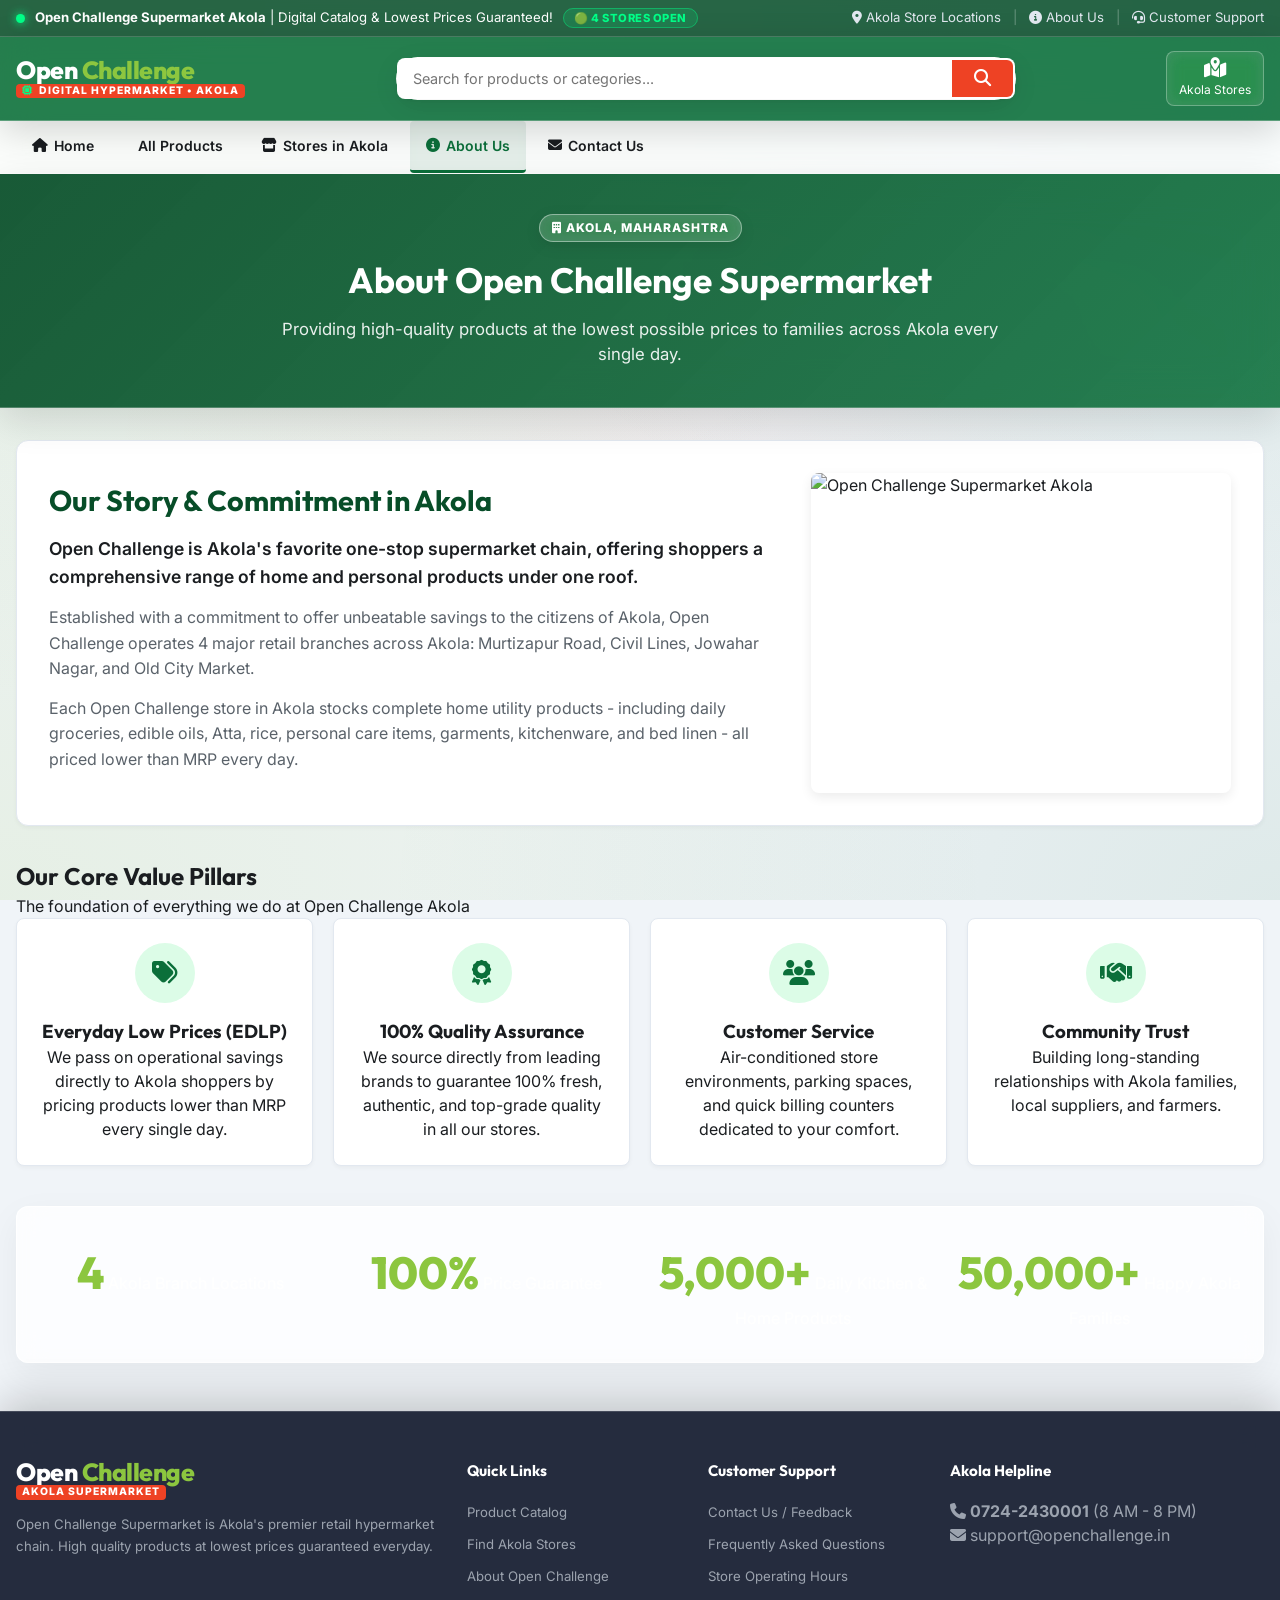
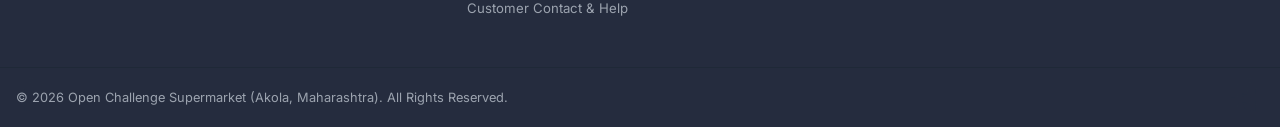
==== about.html @ 85a89121 "Initial commit" ====
<!DOCTYPE html>
<html lang="en">
<head>
    <meta charset="UTF-8">
    <meta name="viewport" content="width=device-width, initial-scale=1.0">
    <title>About Us - Open Challenge Supermarket Akola</title>
    <meta name="description" content="Learn about Open Challenge Supermarket in Akola, Maharashtra. Discover our vision, values, and commitment to everyday low prices.">
    
    <!-- Google Fonts -->
    <link rel="preconnect" href="https://fonts.googleapis.com">
    <link rel="preconnect" href="https://fonts.gstatic.com" crossorigin>
    <link href="https://fonts.googleapis.com/css2?family=Outfit:wght@400;500;600;700;800&family=Inter:wght@400;500;600;700&display=swap" rel="stylesheet">
    
    <!-- FontAwesome Icons -->
    <link rel="stylesheet" href="https://cdnjs.cloudflare.com/ajax/libs/font-awesome/6.4.0/css/all.min.css">
    
    <!-- Custom CSS -->
    <link rel="stylesheet" href="style.css">
</head>
<body>

    <!-- Top Announcement Bar -->
    <div class="announcement-bar">
        <div class="container flex-between">
            <div class="announcement-text">
                <span class="pulse-led"></span>
                <span><strong>Open Challenge Supermarket Akola</strong> | Digital Catalog & Lowest Prices Guaranteed! <span class="digital-badge-pill">🟢 4 STORES OPEN</span></span>
            </div>
            <div class="announcement-links">
                <a href="stores.html"><i class="fa-solid fa-location-dot"></i> Akola Store Locations</a>
                <span class="divider">|</span>
                <a href="about.html"><i class="fa-solid fa-circle-info"></i> About Us</a>
                <span class="divider">|</span>
                <a href="contact.html"><i class="fa-solid fa-headset"></i> Customer Support</a>
            </div>
        </div>
    </div>

    <!-- Main Header -->
    <header class="main-header">
        <div class="container header-content">
            <!-- Brand Logo -->
            <a href="index.html" class="logo-container">
                <div class="logo-badge">
                    <span class="logo-main">Open <span class="logo-art">Challenge</span></span>
                    <span class="logo-sub"><i class="fa-solid fa-microchip"></i> DIGITAL HYPERMARKET • AKOLA</span>
                </div>
            </a>

            <!-- Search Bar -->
            <div class="search-container">
                <div class="search-wrapper">
                    <input type="text" id="main-search-input" placeholder="Search for products or categories..." onclick="window.location.href='index.html#catalog'">
                    <button class="search-btn" onclick="window.location.href='index.html#catalog'" aria-label="Search">
                        <i class="fa-solid fa-magnifying-glass"></i>
                    </button>
                </div>
            </div>

            <!-- Header Quick Actions -->
            <div class="header-actions">
                <a href="stores.html" class="action-btn" title="Find Store Locations">
                    <i class="fa-solid fa-map-location-dot"></i>
                    <span class="action-text">Akola Stores</span>
                </a>
            </div>
        </div>
    </header>

    <!-- Mega Navigation Category Bar -->
    <nav class="category-nav">
        <div class="container nav-wrapper">
            <ul class="nav-links">
                <li><a href="index.html" class="nav-link"><i class="fa-solid fa-house"></i> Home</a></li>
                <li><a href="index.html#catalog" class="nav-link"><i class="fa-solid fa-grid-2"></i> All Products</a></li>
                <li><a href="stores.html" class="nav-link"><i class="fa-solid fa-store"></i> Stores in Akola</a></li>
                <li><a href="about.html" class="nav-link active"><i class="fa-solid fa-circle-info"></i> About Us</a></li>
                <li><a href="contact.html" class="nav-link"><i class="fa-solid fa-envelope"></i> Contact Us</a></li>
            </ul>
        </div>
    </nav>

    <!-- About Page Hero Banner -->
    <section class="page-hero-section">
        <div class="container">
            <div class="page-hero-content">
                <span class="hero-sub-tag"><i class="fa-solid fa-building"></i> AKOLA, MAHARASHTRA</span>
                <h1>About Open Challenge Supermarket</h1>
                <p>Providing high-quality products at the lowest possible prices to families across Akola every single day.</p>
            </div>
        </div>
    </section>

    <!-- Main About Content -->
    <main class="main-content container page-body">
        
        <!-- Story & Vision -->
        <section class="about-card-section">
            <div class="about-grid-2">
                <div class="about-text-box">
                    <h2>Our Story & Commitment in Akola</h2>
                    <p class="lead-text">Open Challenge is Akola's favorite one-stop supermarket chain, offering shoppers a comprehensive range of home and personal products under one roof.</p>
                    <p>Established with a commitment to offer unbeatable savings to the citizens of Akola, Open Challenge operates 4 major retail branches across Akola: Murtizapur Road, Civil Lines, Jowahar Nagar, and Old City Market.</p>
                    <p>Each Open Challenge store in Akola stocks complete home utility products - including daily groceries, edible oils, Atta, rice, personal care items, garments, kitchenware, and bed linen - all priced lower than MRP every day.</p>
                </div>
                <div class="about-img-box">
                    <img src="https://images.unsplash.com/photo-1578916171728-46686eac8d58?w=800&auto=format&fit=crop&q=80" alt="Open Challenge Supermarket Akola">
                </div>
            </div>
        </section>

        <!-- Core Value Pillars -->
        <section class="values-section">
            <div class="section-title-center">
                <h2>Our Core Value Pillars</h2>
                <p>The foundation of everything we do at Open Challenge Akola</p>
            </div>

            <div class="values-grid">
                <div class="value-card">
                    <div class="val-icon-box">
                        <i class="fa-solid fa-tags"></i>
                    </div>
                    <h3>Everyday Low Prices (EDLP)</h3>
                    <p>We pass on operational savings directly to Akola shoppers by pricing products lower than MRP every single day.</p>
                </div>

                <div class="value-card">
                    <div class="val-icon-box">
                        <i class="fa-solid fa-award"></i>
                    </div>
                    <h3>100% Quality Assurance</h3>
                    <p>We source directly from leading brands to guarantee 100% fresh, authentic, and top-grade quality in all our stores.</p>
                </div>

                <div class="value-card">
                    <div class="val-icon-box">
                        <i class="fa-solid fa-users"></i>
                    </div>
                    <h3>Customer Service</h3>
                    <p>Air-conditioned store environments, parking spaces, and quick billing counters dedicated to your comfort.</p>
                </div>

                <div class="value-card">
                    <div class="val-icon-box">
                        <i class="fa-solid fa-handshake"></i>
                    </div>
                    <h3>Community Trust</h3>
                    <p>Building long-standing relationships with Akola families, local suppliers, and farmers.</p>
                </div>
            </div>
        </section>

        <!-- Milestones Stats Banner -->
        <section class="milestones-banner">
            <div class="stat-item">
                <span class="stat-number">4</span>
                <span class="stat-label">Akola Branch Locations</span>
            </div>
            <div class="stat-item">
                <span class="stat-number">100%</span>
                <span class="stat-label">Price Guarantee</span>
            </div>
            <div class="stat-item">
                <span class="stat-number">5,000+</span>
                <span class="stat-label">Daily Kitchen & Home Products</span>
            </div>
            <div class="stat-item">
                <span class="stat-number">50,000+</span>
                <span class="stat-label">Happy Akola Families</span>
            </div>
        </section>

    </main>

    <!-- Footer Section -->
    <footer class="main-footer">
        <div class="container footer-top">
            <div class="footer-col brand-col">
                <div class="logo-badge white">
                    <span class="logo-main">Open <span class="logo-art">Challenge</span></span>
                    <span class="logo-sub">AKOLA SUPERMARKET</span>
                </div>
                <p>Open Challenge Supermarket is Akola's premier retail hypermarket chain. High quality products at lowest prices guaranteed everyday.</p>
            </div>

            <div class="footer-col">
                <h4>Quick Links</h4>
                <ul>
                    <li><a href="index.html">Product Catalog</a></li>
                    <li><a href="stores.html">Find Akola Stores</a></li>
                    <li><a href="about.html">About Open Challenge</a></li>
                    <li><a href="contact.html">Customer Contact & Help</a></li>
                </ul>
            </div>

            <div class="footer-col">
                <h4>Customer Support</h4>
                <ul>
                    <li><a href="contact.html">Contact Us / Feedback</a></li>
                    <li><a href="contact.html#faq">Frequently Asked Questions</a></li>
                    <li><a href="stores.html">Store Operating Hours</a></li>
                </ul>
            </div>

            <div class="footer-col app-col">
                <h4>Akola Helpline</h4>
                <p><i class="fa-solid fa-phone"></i> <strong>0724-2430001</strong> (8 AM - 8 PM)</p>
                <p><i class="fa-solid fa-envelope"></i> support@openchallenge.in</p>
            </div>
        </div>

        <div class="footer-bottom">
            <div class="container flex-between">
                <p>&copy; 2026 Open Challenge Supermarket (Akola, Maharashtra). All Rights Reserved.</p>
            </div>
        </div>
    </footer>

    <!-- Custom JavaScript -->
    <script src="script.js"></script>
</body>
</html>
---- style.css ----
/* ==========================================================================
   OPEN CHALLENGE SUPERMARKET - STYLESHEET WITH RICH IMAGES
   ========================================================================== */

:root {
    /* Brand Color Tokens */
    --dmart-green: #0B6F3A;
    --dmart-green-dark: #074D28;
    --dmart-green-light: #206B33;
    --dmart-accent-green: #8CC63F;
    --dmart-red: #EE4224;
    --dmart-red-dark: #c02b11;
    --dmart-orange: #F57C00;
    --dmart-yellow: #FFC107;
    
    /* Neutral Palette */
    --bg-main: #F4F6F8;
    --bg-card: #FFFFFF;
    --text-primary: #1A1D20;
    --text-secondary: #5A626A;
    --text-muted: #8C96A0;
    --border-color: #E2E8F0;
    --border-light: #EDF2F7;
    
    /* Shadows & Radii */
    --shadow-sm: 0 2px 4px rgba(0,0,0,0.04);
    --shadow-md: 0 4px 12px rgba(0,0,0,0.08);
    --shadow-lg: 0 10px 25px rgba(0,0,0,0.12);
    
    --radius-sm: 4px;
    --radius-md: 8px;
    --radius-lg: 12px;
    --radius-full: 9999px;
    
    /* Transitions */
    --transition-fast: 0.15s ease;
    --transition-normal: 0.25s ease;
}

/* Resets & Base Styles */
* {
    margin: 0;
    padding: 0;
    box-sizing: border-box;
}

html {
    scroll-behavior: smooth;
    font-size: 16px;
}

body {
    font-family: 'Inter', system-ui, -apple-system, sans-serif;
    background-color: var(--bg-main);
    color: var(--text-primary);
    line-height: 1.5;
    -webkit-font-smoothing: antialiased;
}

h1, h2, h3, h4, h5, h6 {
    font-family: 'Outfit', 'Inter', sans-serif;
    color: var(--text-primary);
    font-weight: 700;
}

a {
    color: inherit;
    text-decoration: none;
}

ul { list-style: none; }

button {
    font-family: inherit;
    cursor: pointer;
    border: none;
    background: none;
}

input, select, textarea { font-family: inherit; }

.container {
    max-width: 1280px;
    margin: 0 auto;
    padding: 0 16px;
}

.flex-between {
    display: flex;
    justify-content: space-between;
    align-items: center;
}

.hidden { display: none !important; }

.green-text { color: var(--dmart-green) !important; }
.red-text { color: var(--dmart-red) !important; }

.font-weight-700 { font-weight: 700 !important; }
.font-weight-800 { font-weight: 800 !important; }

/* Top Announcement Bar */
.announcement-bar {
    background-color: var(--dmart-green-dark);
    color: #FFFFFF;
    font-size: 0.825rem;
    padding: 8px 0;
    border-bottom: 1px solid rgba(255,255,255,0.1);
}

.announcement-text i {
    color: var(--dmart-accent-green);
    margin-right: 6px;
}

.announcement-links {
    display: flex;
    align-items: center;
    gap: 12px;
}

.announcement-links a {
    color: #E2E8F0;
    transition: color var(--transition-fast);
}

.announcement-links a:hover {
    color: #FFFFFF;
    text-decoration: underline;
}

.announcement-links .divider { color: rgba(255,255,255,0.3); }

/* Header */
.main-header {
    background-color: var(--dmart-green);
    color: #FFFFFF;
    padding: 14px 0;
    position: sticky;
    top: 0;
    z-index: 100;
    box-shadow: var(--shadow-md);
}

.header-content {
    display: flex;
    align-items: center;
    justify-content: space-between;
    gap: 20px;
}

.logo-badge {
    display: flex;
    flex-direction: column;
    align-items: flex-start;
    line-height: 1;
}

.logo-badge .logo-main {
    font-family: 'Outfit', sans-serif;
    font-size: 1.55rem;
    font-weight: 800;
    color: #FFFFFF;
    letter-spacing: -0.5px;
    white-space: nowrap;
}

.logo-badge .logo-art { color: var(--dmart-accent-green); }

.logo-badge .logo-sub {
    font-size: 0.65rem;
    font-weight: 800;
    background-color: var(--dmart-red);
    color: #FFFFFF;
    padding: 2px 6px;
    border-radius: var(--radius-sm);
    letter-spacing: 1px;
    margin-top: 1px;
}

.logo-badge.white .logo-main { color: #FFFFFF; }

.search-container {
    flex: 1;
    position: relative;
    max-width: 620px;
}

.search-wrapper {
    display: flex;
    background: #FFFFFF;
    border-radius: var(--radius-md);
    overflow: hidden;
    box-shadow: var(--shadow-sm);
    border: 2px solid transparent;
    transition: border-color var(--transition-fast);
}

.search-wrapper:focus-within { border-color: var(--dmart-accent-green); }

.search-cat-dropdown {
    background-color: #F8FAFC;
    border: none;
    border-right: 1px solid var(--border-color);
    padding: 0 12px;
    font-size: 0.85rem;
    color: var(--text-primary);
    outline: none;
    cursor: pointer;
    max-width: 140px;
}

.search-wrapper input {
    flex: 1;
    border: none;
    padding: 10px 14px;
    font-size: 0.9rem;
    outline: none;
    color: var(--text-primary);
}

.search-btn {
    background-color: var(--dmart-red);
    color: #FFFFFF;
    padding: 0 22px;
    font-size: 1.05rem;
    transition: background var(--transition-fast);
}

.search-btn:hover { background-color: var(--dmart-red-dark); }

.search-dropdown {
    position: absolute;
    top: 100%;
    left: 0;
    right: 0;
    background: #FFFFFF;
    border-radius: var(--radius-md);
    margin-top: 6px;
    box-shadow: var(--shadow-lg);
    z-index: 500;
    max-height: 380px;
    overflow-y: auto;
    border: 1px solid var(--border-color);
}

.search-item {
    display: flex;
    align-items: center;
    gap: 12px;
    padding: 10px 14px;
    border-bottom: 1px solid var(--border-light);
    cursor: pointer;
    color: var(--text-primary);
    transition: background var(--transition-fast);
}

.search-item:hover { background: #F8FAFC; }

.search-item img {
    width: 44px;
    height: 44px;
    object-fit: contain;
    border-radius: var(--radius-sm);
    background: #FFF;
}

.header-actions {
    display: flex;
    align-items: center;
    gap: 16px;
    flex-shrink: 0;
}

.action-btn {
    display: flex;
    flex-direction: column;
    align-items: center;
    color: #FFFFFF;
    font-size: 0.75rem;
    gap: 3px;
    padding: 6px 12px;
    border-radius: var(--radius-sm);
    transition: background var(--transition-fast);
    background: rgba(255, 255, 255, 0.1);
}

.action-btn:hover { background: rgba(255, 255, 255, 0.25); }
.action-btn i { font-size: 1.25rem; }

.icon-with-badge { position: relative; }

.badge {
    position: absolute;
    top: -6px;
    right: -10px;
    background-color: var(--dmart-red);
    color: #FFFFFF;
    font-size: 0.65rem;
    font-weight: 700;
    padding: 2px 6px;
    border-radius: var(--radius-full);
    min-width: 18px;
    text-align: center;
}

/* Category Navigation */
.category-nav {
    background: #FFFFFF;
    border-bottom: 1px solid var(--border-color);
    box-shadow: var(--shadow-sm);
}

.nav-wrapper { display: flex; align-items: center; }

.nav-links {
    display: flex;
    align-items: center;
    gap: 6px;
}

.nav-link {
    display: inline-flex;
    align-items: center;
    gap: 6px;
    padding: 14px 16px;
    font-size: 0.875rem;
    font-weight: 600;
    color: var(--text-primary);
    transition: color var(--transition-fast), background var(--transition-fast);
    border-bottom: 3px solid transparent;
}

.nav-link:hover, .nav-link.active {
    color: var(--dmart-green);
    border-bottom-color: var(--dmart-green);
    background: #F8FAFC;
}

/* Page Hero Section */
.page-hero-section {
    background: linear-gradient(135deg, var(--dmart-green-dark) 0%, var(--dmart-green) 100%);
    color: #FFFFFF;
    padding: 40px 0;
    text-align: center;
    box-shadow: var(--shadow-md);
}

.page-hero-content {
    max-width: 760px;
    margin: 0 auto;
}

.hero-sub-tag {
    display: inline-block;
    background: rgba(255, 255, 255, 0.18);
    font-size: 0.75rem;
    font-weight: 800;
    letter-spacing: 1px;
    padding: 4px 12px;
    border-radius: var(--radius-full);
    margin-bottom: 12px;
}

.page-hero-content h1 {
    font-size: 2.2rem;
    color: #FFFFFF;
    margin-bottom: 10px;
}

.page-hero-content p {
    font-size: 1.05rem;
    opacity: 0.9;
}

.page-body {
    padding-top: 32px;
    padding-bottom: 48px;
}

/* Hero Carousel */
.hero-section {
    margin-top: 16px;
    margin-bottom: 24px;
}

.carousel-container {
    position: relative;
    border-radius: var(--radius-lg);
    overflow: hidden;
    height: 340px;
    box-shadow: var(--shadow-md);
}

.carousel-slides {
    height: 100%;
    position: relative;
}

.slide {
    position: absolute;
    inset: 0;
    opacity: 0;
    transition: opacity 0.5s ease-in-out;
    display: flex;
    align-items: center;
    justify-content: space-between;
    padding: 0 60px;
    color: #FFFFFF;
    background-size: cover;
    background-position: center;
}

.slide.active {
    opacity: 1;
    z-index: 2;
}

.slide-content {
    max-width: 580px;
    background: rgba(0, 0, 0, 0.45);
    padding: 24px;
    border-radius: var(--radius-lg);
    backdrop-filter: blur(4px);
    border: 1px solid rgba(255, 255, 255, 0.2);
}

.slide-tag {
    display: inline-block;
    background: var(--dmart-red);
    color: #FFFFFF;
    font-size: 0.75rem;
    font-weight: 800;
    letter-spacing: 1px;
    padding: 4px 12px;
    border-radius: var(--radius-full);
    margin-bottom: 12px;
}

.slide-content h2 {
    font-size: 2rem;
    color: #FFFFFF;
    line-height: 1.2;
    margin-bottom: 10px;
}

.slide-content p {
    font-size: 1rem;
    opacity: 0.95;
    margin-bottom: 18px;
}

.slide-btn {
    display: inline-flex;
    align-items: center;
    gap: 8px;
    background: var(--dmart-accent-green);
    color: var(--dmart-green-dark);
    font-weight: 800;
    font-size: 0.95rem;
    padding: 10px 22px;
    border-radius: var(--radius-md);
    box-shadow: var(--shadow-md);
    transition: transform var(--transition-fast), background var(--transition-fast);
}

.slide-btn:hover {
    background: #FFFFFF;
    transform: translateY(-2px);
}

.slide-badge-circle {
    width: 140px;
    height: 140px;
    border-radius: var(--radius-full);
    background: var(--dmart-accent-green);
    color: var(--dmart-green-dark);
    display: flex;
    flex-direction: column;
    align-items: center;
    justify-content: center;
    font-weight: 800;
    line-height: 1;
    box-shadow: 0 0 0 8px rgba(255,255,255,0.25);
}

.slide-badge-circle.red {
    background: var(--dmart-red);
    color: #FFFFFF;
}

.slide-badge-circle.gold {
    background: var(--dmart-yellow);
    color: var(--text-primary);
}

.slide-badge-circle strong { font-size: 2.4rem; }

.carousel-nav {
    position: absolute;
    top: 50%;
    transform: translateY(-50%);
    z-index: 10;
    background: rgba(255, 255, 255, 0.85);
    color: var(--text-primary);
    width: 44px;
    height: 44px;
    border-radius: var(--radius-full);
    font-size: 1.1rem;
    transition: background var(--transition-fast);
}

.carousel-nav:hover { background: #FFFFFF; }
.carousel-nav.prev { left: 16px; }
.carousel-nav.next { right: 16px; }

.carousel-indicators {
    position: absolute;
    bottom: 16px;
    left: 50%;
    transform: translateX(-50%);
    z-index: 10;
    display: flex;
    gap: 8px;
}

.indicator {
    width: 10px;
    height: 10px;
    border-radius: var(--radius-full);
    background: rgba(255, 255, 255, 0.5);
    cursor: pointer;
    transition: width var(--transition-fast), background var(--transition-fast);
}

.indicator.active {
    width: 28px;
    background: #FFFFFF;
}

/* Category Shortcuts Grid with Rich Images */
.category-shortcuts { margin-bottom: 28px; }
.section-header { display: flex; justify-content: space-between; align-items: center; margin-bottom: 16px; }
.section-header h3 { font-size: 1.25rem; }

.category-grid {
    display: grid;
    grid-template-columns: repeat(8, 1fr);
    gap: 12px;
}

.cat-card {
    background: #FFFFFF;
    border-radius: var(--radius-md);
    padding: 10px 6px;
    display: flex;
    flex-direction: column;
    align-items: center;
    text-align: center;
    gap: 8px;
    cursor: pointer;
    border: 1px solid var(--border-light);
    box-shadow: var(--shadow-sm);
    transition: transform var(--transition-fast), box-shadow var(--transition-fast), border-color var(--transition-fast);
    overflow: hidden;
}

.cat-card:hover {
    transform: translateY(-4px);
    box-shadow: var(--shadow-md);
    border-color: var(--dmart-green);
}

.cat-thumb-box {
    width: 64px;
    height: 64px;
    border-radius: var(--radius-full);
    overflow: hidden;
    background: #F1F5F9;
    border: 2px solid var(--border-color);
    display: flex;
    align-items: center;
    justify-content: center;
}

.cat-thumb-box img {
    width: 100%;
    height: 100%;
    object-fit: cover;
    transition: transform var(--transition-fast);
}

.cat-card:hover .cat-thumb-box img { transform: scale(1.1); }

.cat-card span {
    font-size: 0.775rem;
    font-weight: 700;
    color: var(--text-primary);
    line-height: 1.2;
}

/* Promises Ribbon */
.promises-ribbon {
    display: grid;
    grid-template-columns: repeat(4, 1fr);
    gap: 16px;
    margin-bottom: 28px;
}

.promise-item {
    background: #FFFFFF;
    padding: 16px;
    border-radius: var(--radius-md);
    display: flex;
    align-items: center;
    gap: 14px;
    border: 1px solid var(--border-color);
    box-shadow: var(--shadow-sm);
}

.promise-item i { font-size: 2rem; color: var(--dmart-green); }
.promise-item h4 { font-size: 0.925rem; margin-bottom: 2px; }
.promise-item p { font-size: 0.775rem; color: var(--text-secondary); }

/* Catalog Section & Product Cards */
.catalog-section {
    display: grid;
    grid-template-columns: 260px 1fr;
    gap: 20px;
    margin-bottom: 40px;
}

.sidebar-filters {
    background: #FFFFFF;
    border-radius: var(--radius-md);
    padding: 20px;
    border: 1px solid var(--border-color);
    box-shadow: var(--shadow-sm);
    height: fit-content;
}

.sidebar-header {
    display: flex;
    justify-content: space-between;
    align-items: center;
    padding-bottom: 12px;
    margin-bottom: 16px;
    border-bottom: 1px solid var(--border-color);
}

.reset-filter-btn { font-size: 0.775rem; color: var(--dmart-red); font-weight: 600; }
.filter-group { margin-bottom: 20px; padding-bottom: 16px; border-bottom: 1px solid var(--border-light); }
.filter-title { font-size: 0.9rem; margin-bottom: 10px; }

.filter-options { display: flex; flex-direction: column; gap: 8px; }

.filter-checkbox, .filter-radio {
    display: flex;
    align-items: center;
    gap: 8px;
    font-size: 0.85rem;
    color: var(--text-secondary);
    cursor: pointer;
}

.filter-checkbox input, .filter-radio input { accent-color: var(--dmart-green); width: 16px; height: 16px; }
.price-slider-box input[type="range"] { width: 100%; accent-color: var(--dmart-green); }

.price-range-labels {
    display: flex;
    justify-content: space-between;
    font-size: 0.8rem;
    color: var(--text-secondary);
    margin-top: 6px;
}

.catalog-toolbar {
    background: #FFFFFF;
    padding: 14px 20px;
    border-radius: var(--radius-md);
    border: 1px solid var(--border-color);
    box-shadow: var(--shadow-sm);
    display: flex;
    justify-content: space-between;
    align-items: center;
    margin-bottom: 16px;
}

.toolbar-left h2 { font-size: 1.35rem; }
.product-count { font-size: 0.825rem; color: var(--text-secondary); }

.sort-box { display: flex; align-items: center; gap: 8px; font-size: 0.85rem; }

.sort-dropdown {
    padding: 6px 12px;
    border-radius: var(--radius-sm);
    border: 1px solid var(--border-color);
    background: #F8FAFC;
    outline: none;
    font-size: 0.85rem;
}

.products-grid {
    display: grid;
    grid-template-columns: repeat(4, 1fr);
    gap: 16px;
}

.product-card {
    background: #FFFFFF;
    border-radius: var(--radius-md);
    border: 1px solid var(--border-color);
    box-shadow: var(--shadow-sm);
    padding: 14px;
    display: flex;
    flex-direction: column;
    position: relative;
    transition: transform var(--transition-fast), box-shadow var(--transition-fast), border-color var(--transition-fast);
}

.product-card:hover {
    transform: translateY(-4px);
    box-shadow: var(--shadow-md);
    border-color: var(--dmart-green);
}

.card-discount-badge {
    position: absolute;
    top: 10px;
    left: 10px;
    background: var(--dmart-red);
    color: #FFFFFF;
    font-size: 0.725rem;
    font-weight: 800;
    padding: 3px 8px;
    border-radius: var(--radius-sm);
    z-index: 5;
}

.card-wishlist-btn {
    position: absolute;
    top: 10px;
    right: 10px;
    color: #94A3B8;
    font-size: 1.15rem;
    z-index: 5;
    transition: color var(--transition-fast);
}

.card-wishlist-btn:hover, .card-wishlist-btn.active { color: var(--dmart-red); }

.product-img-wrapper {
    width: 100%;
    height: 160px;
    display: flex;
    align-items: center;
    justify-content: center;
    margin-bottom: 10px;
    cursor: pointer;
    background: #F8FAFC;
    border-radius: var(--radius-sm);
    overflow: hidden;
    padding: 6px;
}

.product-img-wrapper img {
    max-width: 100%;
    max-height: 100%;
    object-fit: contain;
    transition: transform var(--transition-fast);
}

.product-card:hover .product-img-wrapper img { transform: scale(1.06); }

.product-brand {
    font-size: 0.725rem;
    text-transform: uppercase;
    color: var(--text-muted);
    font-weight: 700;
    margin-bottom: 2px;
}

.product-title {
    font-size: 0.9rem;
    font-weight: 600;
    color: var(--text-primary);
    line-height: 1.3;
    height: 2.6em;
    overflow: hidden;
    display: -webkit-box;
    -webkit-line-clamp: 2;
    -webkit-box-orient: vertical;
    margin-bottom: 8px;
    cursor: pointer;
}

.product-title:hover { color: var(--dmart-green); }

.product-variant-select {
    width: 100%;
    padding: 4px 8px;
    border-radius: var(--radius-sm);
    border: 1px solid var(--border-color);
    background: #F8FAFC;
    font-size: 0.775rem;
    margin-bottom: 10px;
    outline: none;
}

.product-price-box { margin-bottom: 12px; }

.price-row { display: flex; align-items: baseline; gap: 8px; }
.dmart-price { font-size: 1.15rem; font-weight: 800; color: var(--text-primary); }
.mrp-price { font-size: 0.825rem; color: var(--text-muted); text-decoration: line-through; }

.save-badge {
    display: inline-block;
    font-size: 0.725rem;
    font-weight: 700;
    color: #15803d;
    background: #DCFCE7;
    padding: 2px 6px;
    border-radius: var(--radius-sm);
    margin-top: 2px;
}

.card-action-box { margin-top: auto; }

.btn-view-details {
    width: 100%;
    background: var(--dmart-green);
    color: #FFFFFF;
    font-weight: 700;
    font-size: 0.85rem;
    padding: 8px 12px;
    border-radius: var(--radius-sm);
    transition: background var(--transition-fast);
    display: flex;
    align-items: center;
    justify-content: center;
    gap: 6px;
}

.btn-view-details:hover { background: var(--dmart-green-dark); }

/* Store Location Cards with Storefront Images */
.stores-grid {
    display: grid;
    grid-template-columns: repeat(2, 1fr);
    gap: 24px;
}

.store-card {
    background: #FFFFFF;
    border-radius: var(--radius-md);
    border: 1px solid var(--border-color);
    box-shadow: var(--shadow-sm);
    overflow: hidden;
    display: flex;
    flex-direction: column;
    transition: transform var(--transition-fast), box-shadow var(--transition-fast);
}

.store-card:hover {
    transform: translateY(-4px);
    box-shadow: var(--shadow-md);
    border-color: var(--dmart-green);
}

.store-img-box {
    width: 100%;
    height: 180px;
    overflow: hidden;
    position: relative;
}

.store-img-box img {
    width: 100%;
    height: 100%;
    object-fit: cover;
    transition: transform var(--transition-fast);
}

.store-card:hover .store-img-box img { transform: scale(1.05); }

.store-info-body {
    padding: 20px;
    display: flex;
    flex-direction: column;
    flex: 1;
    justify-content: space-between;
}

.store-header {
    display: flex;
    justify-content: space-between;
    align-items: flex-start;
    margin-bottom: 10px;
}

.store-header h3 { font-size: 1.1rem; color: var(--text-primary); }

.store-badge {
    background: #DCFCE7;
    color: var(--dmart-green);
    font-size: 0.725rem;
    font-weight: 800;
    padding: 2px 8px;
    border-radius: var(--radius-sm);
}

.store-address {
    font-size: 0.85rem;
    color: var(--text-secondary);
    margin-bottom: 12px;
    line-height: 1.5;
}

.store-meta {
    font-size: 0.8rem;
    color: var(--text-muted);
    display: flex;
    flex-direction: column;
    gap: 4px;
    margin-bottom: 16px;
    padding-top: 10px;
    border-top: 1px solid var(--border-light);
}

.store-meta span i { color: var(--dmart-green); width: 18px; }

.btn-directions {
    background: #F1F5F9;
    color: var(--text-primary);
    font-size: 0.825rem;
    font-weight: 700;
    padding: 10px;
    border-radius: var(--radius-sm);
    display: flex;
    align-items: center;
    justify-content: center;
    gap: 6px;
    transition: background var(--transition-fast);
}

.btn-directions:hover {
    background: var(--dmart-green);
    color: #FFFFFF;
}

/* About & Contact Page Image Boxes */
.about-card-section {
    background: #FFFFFF;
    border-radius: var(--radius-lg);
    padding: 32px;
    border: 1px solid var(--border-color);
    box-shadow: var(--shadow-sm);
    margin-bottom: 32px;
}

.about-grid-2 {
    display: grid;
    grid-template-columns: 1fr 420px;
    gap: 32px;
    align-items: center;
}

.about-text-box h2 { font-size: 1.8rem; margin-bottom: 12px; color: var(--dmart-green-dark); }
.about-text-box p { color: var(--text-secondary); margin-bottom: 14px; line-height: 1.6; }
.about-text-box .lead-text { font-size: 1.1rem; font-weight: 600; color: var(--text-primary); }

.about-img-box {
    border-radius: var(--radius-md);
    overflow: hidden;
    box-shadow: var(--shadow-md);
    height: 320px;
}

.about-img-box img {
    width: 100%;
    height: 100%;
    object-fit: cover;
}

.values-grid {
    display: grid;
    grid-template-columns: repeat(4, 1fr);
    gap: 20px;
    margin-bottom: 40px;
}

.value-card {
    background: #FFFFFF;
    padding: 24px;
    border-radius: var(--radius-md);
    border: 1px solid var(--border-color);
    box-shadow: var(--shadow-sm);
    text-align: center;
}

.val-icon-box {
    width: 60px;
    height: 60px;
    border-radius: 50%;
    background: #DCFCE7;
    color: var(--dmart-green);
    font-size: 1.6rem;
    display: flex;
    align-items: center;
    justify-content: center;
    margin: 0 auto 14px;
}

.milestones-banner {
    background: var(--dmart-green);
    color: #FFFFFF;
    border-radius: var(--radius-lg);
    padding: 32px 20px;
    display: grid;
    grid-template-columns: repeat(4, 1fr);
    gap: 20px;
    text-align: center;
    box-shadow: var(--shadow-md);
}

.stat-number {
    font-family: 'Outfit', sans-serif;
    font-size: 2.8rem;
    font-weight: 800;
    color: var(--dmart-accent-green);
}

.contact-cards-grid {
    display: grid;
    grid-template-columns: repeat(3, 1fr);
    gap: 20px;
    margin-bottom: 36px;
}

.contact-card {
    background: #FFFFFF;
    border-radius: var(--radius-md);
    border: 1px solid var(--border-color);
    box-shadow: var(--shadow-sm);
    padding: 24px;
    text-align: center;
}

.contact-icon {
    width: 60px;
    height: 60px;
    border-radius: 50%;
    font-size: 1.6rem;
    display: flex;
    align-items: center;
    justify-content: center;
    margin: 0 auto 14px;
}

.contact-icon.green { background: #DCFCE7; color: var(--dmart-green); }
.contact-icon.red { background: #FEE2E2; color: var(--dmart-red); }
.contact-icon.blue { background: #DBEAFE; color: #1D4ED8; }

.contact-form-section {
    background: #FFFFFF;
    padding: 36px;
    border-radius: var(--radius-lg);
    border: 1px solid var(--border-color);
    box-shadow: var(--shadow-sm);
    margin-bottom: 36px;
}

.contact-form { max-width: 720px; margin: 0 auto; }
.form-row { display: grid; grid-template-columns: 1fr 1fr; gap: 16px; }
.form-group { margin-bottom: 16px; }
.form-group label { display: block; font-size: 0.8rem; font-weight: 600; margin-bottom: 6px; }

.form-group input {
    width: 100%;
    padding: 10px 14px;
    border-radius: var(--radius-sm);
    border: 1px solid var(--border-color);
    font-size: 0.9rem;
    outline: none;
}

/* FAQ Accordion */
.faq-section {
    background: #FFFFFF;
    padding: 36px;
    border-radius: var(--radius-lg);
    border: 1px solid var(--border-color);
    box-shadow: var(--shadow-sm);
}

.faq-list { max-width: 800px; margin: 0 auto; display: flex; flex-direction: column; gap: 12px; }
.faq-item { border: 1px solid var(--border-color); border-radius: var(--radius-md); overflow: hidden; }

.faq-question {
    background: #F8FAFC;
    padding: 16px 20px;
    display: flex;
    justify-content: space-between;
    align-items: center;
    cursor: pointer;
}

.faq-question h4 { font-size: 0.95rem; color: var(--text-primary); }
.faq-question i { color: var(--text-muted); transition: transform var(--transition-fast); }
.faq-item.active .faq-question i { transform: rotate(180deg); }

.faq-answer {
    padding: 16px 20px;
    font-size: 0.875rem;
    color: var(--text-secondary);
    line-height: 1.6;
    display: none;
    border-top: 1px solid var(--border-light);
}

.faq-item.active .faq-answer { display: block; }

/* Buttons */
.btn {
    display: inline-flex;
    align-items: center;
    justify-content: center;
    gap: 8px;
    padding: 10px 18px;
    border-radius: var(--radius-md);
    font-weight: 700;
    font-size: 0.875rem;
    transition: all var(--transition-fast);
}

.btn-primary { background: var(--dmart-green); color: #FFFFFF; }
.btn-primary:hover { background: var(--dmart-green-dark); }
.btn-full { width: 100%; }
.btn-large { padding: 14px 28px; font-size: 1rem; }

/* Modals & Toasts */
.modal-overlay {
    position: fixed;
    inset: 0;
    background: rgba(0, 0, 0, 0.6);
    backdrop-filter: blur(4px);
    z-index: 1200;
    display: flex;
    align-items: center;
    justify-content: center;
    padding: 20px;
}

.modal-card {
    background: #FFFFFF;
    border-radius: var(--radius-lg);
    box-shadow: var(--shadow-lg);
    position: relative;
    max-height: 90vh;
    overflow-y: auto;
    width: 100%;
}

.close-modal-btn {
    position: absolute;
    top: 16px;
    right: 16px;
    font-size: 1.25rem;
    color: var(--text-muted);
    width: 32px;
    height: 32px;
    border-radius: 50%;
    display: flex;
    align-items: center;
    justify-content: center;
    z-index: 10;
}

.product-detail-card { max-width: 780px; padding: 30px; }

.product-detail-layout {
    display: grid;
    grid-template-columns: 320px 1fr;
    gap: 24px;
}

.detail-img-box {
    width: 100%;
    height: 290px;
    display: flex;
    align-items: center;
    justify-content: center;
    background: #F8FAFC;
    border-radius: var(--radius-md);
    border: 1px solid var(--border-color);
}

.detail-img-box img { max-width: 90%; max-height: 90%; object-fit: contain; }

.toast-container {
    position: fixed;
    bottom: 24px;
    right: 24px;
    z-index: 2000;
    display: flex;
    flex-direction: column;
    gap: 10px;
}

.toast {
    background: #1E293B;
    color: #FFFFFF;
    padding: 12px 18px;
    border-radius: var(--radius-md);
    font-size: 0.875rem;
    box-shadow: var(--shadow-lg);
    display: flex;
    align-items: center;
    gap: 10px;
}

.toast.success i { color: var(--dmart-accent-green); }

.main-footer {
    background: #111827;
    color: #9CA3AF;
    padding-top: 48px;
}

.footer-top {
    display: grid;
    grid-template-columns: 2fr 1fr 1fr 1.5fr;
    gap: 32px;
    padding-bottom: 40px;
    border-bottom: 1px solid #1F2937;
}

.brand-col p { font-size: 0.825rem; margin: 14px 0; line-height: 1.6; }
.social-links { display: flex; gap: 10px; }

.social-links a {
    width: 34px;
    height: 34px;
    border-radius: 50%;
    background: #1F2937;
    color: #FFF;
    display: flex;
    align-items: center;
    justify-content: center;
    transition: background var(--transition-fast);
}

.social-links a:hover { background: var(--dmart-green); }

.footer-col h4 { color: #FFFFFF; font-size: 0.95rem; margin-bottom: 16px; }
.footer-col ul li { margin-bottom: 8px; }
.footer-col ul a { font-size: 0.825rem; transition: color var(--transition-fast); }
.footer-col ul a:hover { color: #FFFFFF; }

.pay-icons { display: flex; gap: 12px; font-size: 1.5rem; margin-top: 8px; color: #D1D5DB; }
.footer-bottom { padding: 20px 0; font-size: 0.8rem; }

/* Responsive Adjustments */
@media (max-width: 1024px) {
    .category-grid { grid-template-columns: repeat(4, 1fr); }
    .catalog-section { grid-template-columns: 1fr; }
    .sidebar-filters { display: none; }
    .products-grid { grid-template-columns: repeat(3, 1fr); }
    .promises-ribbon { grid-template-columns: repeat(2, 1fr); }
    .about-grid-2 { grid-template-columns: 1fr; }
    .values-grid, .milestones-banner, .stores-grid, .contact-cards-grid { grid-template-columns: 1fr; }
    .footer-top { grid-template-columns: 1fr 1fr; }
}

@media (max-width: 768px) {
    .header-content { flex-wrap: wrap; }
    .search-container { order: 3; max-width: 100%; width: 100%; margin-top: 6px; }
    .products-grid { grid-template-columns: repeat(2, 1fr); }
    .carousel-container { height: 240px; }
    .slide-content h2 { font-size: 1.4rem; }
    .slide-badge-circle { display: none; }
    .form-row { grid-template-columns: 1fr; }
}

/* ==========================================================================
   FULL WEBSITE LIQUID GLASS (GLASSMORPHISM) THEME SYSTEM
   ========================================================================== */

:root {
    --glass-bg-light: rgba(255, 255, 255, 0.78);
    --glass-bg-card: rgba(255, 255, 255, 0.82);
    --glass-bg-hover: rgba(255, 255, 255, 0.96);
    --glass-header-bg: rgba(11, 111, 58, 0.88);
    --glass-footer-bg: rgba(15, 23, 42, 0.90);
    --glass-border-bright: 1px solid rgba(255, 255, 255, 0.85);
    --glass-border-subtle: 1px solid rgba(255, 255, 255, 0.35);
    --glass-shadow-sm: 0 8px 24px rgba(0, 0, 0, 0.04);
    --glass-shadow-md: 0 14px 35px rgba(11, 111, 58, 0.12);
    --glass-shadow-lg: 0 25px 60px rgba(0, 0, 0, 0.25);
    --glass-blur-high: blur(20px) saturate(190%);
    --glass-blur-med: blur(14px) saturate(170%);
    --glass-blur-low: blur(8px) saturate(150%);
}

/* Ambient Animated Liquid Background Canvas */
body {
    background-color: #F0F4F8;
    background-image: 
        radial-gradient(at 0% 0%, rgba(140, 198, 63, 0.12) 0px, transparent 55%),
        radial-gradient(at 100% 0%, rgba(11, 111, 58, 0.10) 0px, transparent 50%),
        radial-gradient(at 50% 50%, rgba(238, 66, 36, 0.04) 0px, transparent 60%),
        radial-gradient(at 100% 100%, rgba(11, 111, 58, 0.08) 0px, transparent 50%),
        radial-gradient(at 0% 100%, rgba(140, 198, 63, 0.10) 0px, transparent 55%);
    background-attachment: fixed;
}

/* 1. Liquid Glass Announcement Bar */
.announcement-bar {
    background: rgba(7, 77, 40, 0.85) !important;
    backdrop-filter: var(--glass-blur-med) !important;
    -webkit-backdrop-filter: var(--glass-blur-med) !important;
    border-bottom: 1px solid rgba(255, 255, 255, 0.18) !important;
}

/* 2. Liquid Glass Main Header & Search Dropdown */
.main-header {
    background: var(--glass-header-bg) !important;
    backdrop-filter: var(--glass-blur-high) !important;
    -webkit-backdrop-filter: var(--glass-blur-high) !important;
    border-bottom: 1px solid rgba(255, 255, 255, 0.25) !important;
    box-shadow: 0 10px 36px 0 rgba(0, 0, 0, 0.16) !important;
}

.search-container {
    background: rgba(255, 255, 255, 0.95) !important;
    backdrop-filter: var(--glass-blur-low) !important;
    border: 1px solid rgba(255, 255, 255, 0.9) !important;
    box-shadow: 0 6px 24px rgba(0, 0, 0, 0.1), inset 0 1px 0 rgba(255, 255, 255, 1) !important;
    border-radius: var(--radius-full) !important;
}

.search-cat-dropdown {
    background: rgba(248, 250, 252, 0.92) !important;
    border-right: 1px solid rgba(226, 232, 240, 0.8) !important;
}

.search-dropdown {
    background: rgba(255, 255, 255, 0.94) !important;
    backdrop-filter: var(--glass-blur-high) !important;
    -webkit-backdrop-filter: var(--glass-blur-high) !important;
    border: 1px solid rgba(255, 255, 255, 0.9) !important;
    box-shadow: 0 20px 45px rgba(0, 0, 0, 0.18) !important;
}

.search-item:hover {
    background: rgba(11, 111, 58, 0.08) !important;
}

.action-btn {
    background: rgba(255, 255, 255, 0.15) !important;
    backdrop-filter: var(--glass-blur-low) !important;
    border: 1px solid rgba(255, 255, 255, 0.28) !important;
    border-radius: var(--radius-md) !important;
    transition: all 0.3s cubic-bezier(0.4, 0, 0.2, 1) !important;
}

.action-btn:hover {
    background: rgba(255, 255, 255, 0.32) !important;
    transform: translateY(-2px);
    box-shadow: 0 8px 24px rgba(0,0,0,0.18) !important;
    border-color: rgba(255, 255, 255, 0.6) !important;
}

/* 3. Liquid Glass Category Navigation */
.category-nav {
    background: rgba(255, 255, 255, 0.84) !important;
    backdrop-filter: var(--glass-blur-med) !important;
    -webkit-backdrop-filter: var(--glass-blur-med) !important;
    border-bottom: 1px solid rgba(255, 255, 255, 0.6) !important;
    box-shadow: 0 4px 20px rgba(0, 0, 0, 0.03) !important;
}

.nav-link {
    border-radius: var(--radius-sm);
    transition: all 0.2s ease;
}

.nav-link:hover, .nav-link.active {
    background: rgba(11, 111, 58, 0.10) !important;
    color: var(--dmart-green) !important;
    backdrop-filter: blur(6px);
}

/* 4. Liquid Glass Page Hero Banners */
.page-hero-section {
    background: linear-gradient(135deg, rgba(7, 77, 40, 0.92) 0%, rgba(11, 111, 58, 0.88) 100%) !important;
    backdrop-filter: var(--glass-blur-high) !important;
    -webkit-backdrop-filter: var(--glass-blur-high) !important;
    border-bottom: 1px solid rgba(255, 255, 255, 0.25) !important;
    box-shadow: 0 12px 36px rgba(0, 0, 0, 0.12) !important;
}

.hero-sub-tag, .slide-tag {
    background: rgba(255, 255, 255, 0.22) !important;
    backdrop-filter: var(--glass-blur-low) !important;
    border: 1px solid rgba(255, 255, 255, 0.4) !important;
    box-shadow: 0 4px 15px rgba(0, 0, 0, 0.1) !important;
}

/* 5. Liquid Glass Hero Carousel Slide Overlay */
.slide-content {
    background: rgba(15, 23, 42, 0.58) !important;
    backdrop-filter: var(--glass-blur-high) !important;
    -webkit-backdrop-filter: var(--glass-blur-high) !important;
    border: 1px solid rgba(255, 255, 255, 0.35) !important;
    box-shadow: 0 24px 60px rgba(0, 0, 0, 0.35), inset 0 1px 1px rgba(255, 255, 255, 0.4) !important;
}

.slide-btn {
    background: linear-gradient(135deg, #8CC63F 0%, #76b12a 100%) !important;
    border: 1px solid rgba(255, 255, 255, 0.45) !important;
    box-shadow: 0 8px 24px rgba(140, 198, 63, 0.45) !important;
}

.slide-badge-circle {
    backdrop-filter: var(--glass-blur-med) !important;
    border: 2px solid rgba(255, 255, 255, 0.55) !important;
    box-shadow: 0 16px 40px rgba(0, 0, 0, 0.25), inset 0 2px 4px rgba(255, 255, 255, 0.4) !important;
}

/* 6. Liquid Glass Category Cards */
.cat-card {
    background: rgba(255, 255, 255, 0.76) !important;
    backdrop-filter: var(--glass-blur-med) !important;
    -webkit-backdrop-filter: var(--glass-blur-med) !important;
    border: var(--glass-border-bright) !important;
    box-shadow: var(--glass-shadow-sm) !important;
    position: relative;
    overflow: hidden;
}

.cat-card::before {
    content: '';
    position: absolute;
    top: 0;
    left: -100%;
    width: 100%;
    height: 100%;
    background: linear-gradient(90deg, transparent, rgba(255, 255, 255, 0.65), transparent);
    transition: left 0.6s ease;
}

.cat-card:hover::before { left: 100%; }

.cat-card:hover {
    background: rgba(255, 255, 255, 0.96) !important;
    transform: translateY(-6px) scale(1.02) !important;
    box-shadow: var(--glass-shadow-md) !important;
    border-color: rgba(140, 198, 63, 0.9) !important;
}

.cat-thumb-box {
    background: rgba(241, 245, 249, 0.8) !important;
    border: 2px solid rgba(255, 255, 255, 0.9) !important;
}

/* 7. Liquid Glass Promises Ribbon */
.promise-item {
    background: rgba(255, 255, 255, 0.78) !important;
    backdrop-filter: var(--glass-blur-med) !important;
    -webkit-backdrop-filter: var(--glass-blur-med) !important;
    border: var(--glass-border-bright) !important;
    box-shadow: var(--glass-shadow-sm) !important;
    transition: all 0.3s ease;
}

.promise-item:hover {
    transform: translateY(-4px);
    background: rgba(255, 255, 255, 0.95) !important;
    box-shadow: var(--glass-shadow-md) !important;
    border-color: rgba(11, 111, 58, 0.4) !important;
}

/* 8. Liquid Glass Sidebar & Catalog Toolbar */
.sidebar-filters, .catalog-toolbar {
    background: rgba(255, 255, 255, 0.80) !important;
    backdrop-filter: var(--glass-blur-med) !important;
    -webkit-backdrop-filter: var(--glass-blur-med) !important;
    border: var(--glass-border-bright) !important;
    box-shadow: 0 10px 32px rgba(0, 0, 0, 0.05) !important;
}

.sort-dropdown {
    background: rgba(248, 250, 252, 0.9) !important;
    border: 1px solid rgba(226, 232, 240, 0.8) !important;
}

/* 9. Liquid Glass Product Cards */
.product-card {
    background: rgba(255, 255, 255, 0.83) !important;
    backdrop-filter: var(--glass-blur-med) !important;
    -webkit-backdrop-filter: var(--glass-blur-med) !important;
    border: var(--glass-border-bright) !important;
    box-shadow: 0 8px 28px rgba(0, 0, 0, 0.04) !important;
    position: relative;
    overflow: hidden;
}

.product-card:hover {
    background: rgba(255, 255, 255, 0.98) !important;
    transform: translateY(-6px) !important;
    box-shadow: 0 18px 45px rgba(11, 111, 58, 0.15) !important;
    border-color: rgba(11, 111, 58, 0.45) !important;
}

.product-img-wrapper {
    background: rgba(248, 250, 252, 0.85) !important;
    border: 1px solid rgba(255, 255, 255, 0.7) !important;
}

.product-variant-select {
    background: rgba(248, 250, 252, 0.9) !important;
    border: 1px solid rgba(226, 232, 240, 0.8) !important;
}

.btn-view-details {
    background: linear-gradient(135deg, var(--dmart-green) 0%, var(--dmart-green-dark) 100%) !important;
    box-shadow: 0 6px 20px rgba(11, 111, 58, 0.3) !important;
    border: 1px solid rgba(255, 255, 255, 0.35) !important;
}

.btn-view-details:hover {
    box-shadow: 0 8px 25px rgba(11, 111, 58, 0.45) !important;
}

/* 10. Liquid Glass Store Cards & Search Filter Bar (stores.html) */
.store-card, .store-search-box {
    background: rgba(255, 255, 255, 0.82) !important;
    backdrop-filter: var(--glass-blur-med) !important;
    -webkit-backdrop-filter: var(--glass-blur-med) !important;
    border: var(--glass-border-bright) !important;
    box-shadow: 0 12px 35px rgba(0, 0, 0, 0.05) !important;
}

.store-card:hover {
    background: rgba(255, 255, 255, 0.96) !important;
    transform: translateY(-6px) !important;
    box-shadow: 0 18px 45px rgba(11, 111, 58, 0.14) !important;
    border-color: rgba(11, 111, 58, 0.35) !important;
}

.facility-tag {
    background: rgba(241, 245, 249, 0.9) !important;
    border: 1px solid rgba(226, 232, 240, 0.8) !important;
}

.store-filter-btn {
    background: rgba(255, 255, 255, 0.78) !important;
    backdrop-filter: var(--glass-blur-low) !important;
    border: 1px solid rgba(255, 255, 255, 0.8) !important;
    box-shadow: 0 4px 15px rgba(0,0,0,0.03) !important;
}

.store-filter-btn.active, .store-filter-btn:hover {
    background: var(--dmart-green) !important;
    color: #FFFFFF !important;
    box-shadow: 0 6px 20px rgba(11, 111, 58, 0.35) !important;
}

/* 11. Liquid Glass About Us Cards & Milestone Timeline (about.html) */
.pillar-card, .milestones-banner, .about-highlight-box, .about-card {
    background: rgba(255, 255, 255, 0.82) !important;
    backdrop-filter: var(--glass-blur-med) !important;
    -webkit-backdrop-filter: var(--glass-blur-med) !important;
    border: var(--glass-border-bright) !important;
    box-shadow: 0 12px 36px rgba(0, 0, 0, 0.05) !important;
}

.pillar-card:hover {
    background: rgba(255, 255, 255, 0.96) !important;
    transform: translateY(-5px) !important;
    box-shadow: 0 18px 45px rgba(11, 111, 58, 0.15) !important;
}

/* 12. Liquid Glass Contact Form & FAQ Accordion (contact.html) */
.contact-form-container, .contact-card, .faq-item {
    background: rgba(255, 255, 255, 0.82) !important;
    backdrop-filter: var(--glass-blur-med) !important;
    -webkit-backdrop-filter: var(--glass-blur-med) !important;
    border: var(--glass-border-bright) !important;
    box-shadow: 0 12px 36px rgba(0, 0, 0, 0.05) !important;
}

.contact-form-container input, 
.contact-form-container select, 
.contact-form-container textarea {
    background: rgba(255, 255, 255, 0.92) !important;
    border: 1px solid rgba(226, 232, 240, 0.85) !important;
    box-shadow: inset 0 2px 4px rgba(0,0,0,0.02) !important;
}

.faq-item.active {
    background: rgba(255, 255, 255, 0.96) !important;
    border-color: rgba(11, 111, 58, 0.4) !important;
    box-shadow: 0 12px 35px rgba(11, 111, 58, 0.10) !important;
}

/* 13. Liquid Glass Quick View Modal Overlay */
.modal-overlay {
    background: rgba(15, 23, 42, 0.72) !important;
    backdrop-filter: blur(16px) !important;
    -webkit-backdrop-filter: blur(16px) !important;
}

.modal-card {
    background: rgba(255, 255, 255, 0.95) !important;
    backdrop-filter: var(--glass-blur-high) !important;
    -webkit-backdrop-filter: var(--glass-blur-high) !important;
    border: 1px solid rgba(255, 255, 255, 0.95) !important;
    box-shadow: var(--glass-shadow-lg) !important;
}

.detail-img-box {
    background: rgba(248, 250, 252, 0.9) !important;
    border: 1px solid rgba(255, 255, 255, 0.8) !important;
}

/* 14. Liquid Glass Toast Notification */
.toast {
    background: var(--glass-footer-bg) !important;
    backdrop-filter: var(--glass-blur-high) !important;
    border: 1px solid rgba(255, 255, 255, 0.25) !important;
    box-shadow: 0 16px 40px rgba(0, 0, 0, 0.3) !important;
}

/* 15. Liquid Glass Footer */
.main-footer {
    background: var(--glass-footer-bg) !important;
    backdrop-filter: var(--glass-blur-high) !important;
    -webkit-backdrop-filter: var(--glass-blur-high) !important;
    border-top: 1px solid rgba(255, 255, 255, 0.15) !important;
    box-shadow: 0 -10px 40px rgba(0, 0, 0, 0.2) !important;
}

.social-links a {
    background: rgba(255, 255, 255, 0.12) !important;
    backdrop-filter: var(--glass-blur-low) !important;
    border: 1px solid rgba(255, 255, 255, 0.2) !important;
    transition: all 0.3s ease !important;
}

.social-links a:hover {
    background: var(--dmart-green) !important;
    transform: translateY(-3px) scale(1.1) !important;
    box-shadow: 0 6px 20px rgba(11, 111, 58, 0.4) !important;
}

/* ==========================================================================
   DIGITAL HYPERMARKET & TECH ENHANCEMENTS
   ========================================================================== */

/* Neon Accents & Glow Tokens */
:root {
    --neon-green: #00FF88;
    --neon-cyan: #00E5FF;
    --neon-lime: #8CC63F;
}

/* 1. Pulse LED Live Status Dot */
.pulse-led {
    display: inline-block;
    width: 9px;
    height: 9px;
    background-color: var(--neon-green);
    border-radius: 50%;
    box-shadow: 0 0 10px var(--neon-green);
    animation: ledPulse 1.8s infinite ease-in-out;
    margin-right: 6px;
    vertical-align: middle;
}

@keyframes ledPulse {
    0% { transform: scale(0.95); box-shadow: 0 0 0 0 rgba(0, 255, 136, 0.7); }
    70% { transform: scale(1.15); box-shadow: 0 0 0 8px rgba(0, 255, 136, 0); }
    100% { transform: scale(0.95); box-shadow: 0 0 0 0 rgba(0, 255, 136, 0); }
}

.digital-badge-pill {
    background: rgba(0, 255, 136, 0.15) !important;
    color: var(--neon-green) !important;
    border: 1px solid rgba(0, 255, 136, 0.4) !important;
    padding: 2px 10px !important;
    border-radius: var(--radius-full) !important;
    font-size: 0.7rem !important;
    font-weight: 800 !important;
    letter-spacing: 0.5px !important;
    text-transform: uppercase !important;
    margin-left: 6px;
    backdrop-filter: blur(6px);
}

/* 2. Digital Flash Sale Countdown Box (Hero Banner) */
.digital-timer-widget {
    background: rgba(15, 23, 42, 0.75);
    backdrop-filter: blur(16px);
    -webkit-backdrop-filter: blur(16px);
    border: 1px solid rgba(0, 229, 255, 0.35);
    box-shadow: 0 10px 30px rgba(0, 229, 255, 0.15), inset 0 1px 0 rgba(255, 255, 255, 0.3);
    padding: 12px 18px;
    border-radius: var(--radius-lg);
    display: inline-flex;
    flex-direction: column;
    gap: 6px;
    margin-top: 14px;
}

.timer-label {
    font-size: 0.725rem;
    font-weight: 800;
    letter-spacing: 1px;
    color: var(--neon-cyan);
    text-transform: uppercase;
    display: flex;
    align-items: center;
    gap: 6px;
}

.timer-digits {
    display: flex;
    align-items: center;
    gap: 8px;
    font-family: 'Outfit', sans-serif;
    color: #FFFFFF;
}

.t-unit {
    display: flex;
    flex-direction: column;
    align-items: center;
    background: rgba(0, 0, 0, 0.45);
    border: 1px solid rgba(255, 255, 255, 0.25);
    padding: 4px 10px;
    border-radius: var(--radius-sm);
    min-width: 44px;
}

.t-unit strong {
    font-size: 1.25rem;
    color: var(--neon-green);
    line-height: 1;
}

.t-unit small {
    font-size: 0.6rem;
    opacity: 0.75;
    margin-top: 2px;
}

.t-colon {
    font-size: 1.25rem;
    font-weight: 800;
    color: var(--neon-cyan);
    animation: blinkColon 1s infinite;
}

@keyframes blinkColon {
    0%, 100% { opacity: 1; }
    50% { opacity: 0.2; }
}

/* 3. Digital Quick Filter Chips Bar */
.digital-quick-filters {
    display: flex;
    align-items: center;
    gap: 10px;
    margin-bottom: 20px;
    flex-wrap: wrap;
}

.digital-chip {
    background: rgba(255, 255, 255, 0.78);
    backdrop-filter: blur(10px);
    -webkit-backdrop-filter: blur(10px);
    border: 1px solid rgba(255, 255, 255, 0.85);
    padding: 8px 16px;
    border-radius: var(--radius-full);
    font-size: 0.825rem;
    font-weight: 700;
    color: var(--text-primary);
    cursor: pointer;
    transition: all 0.25s cubic-bezier(0.4, 0, 0.2, 1);
    display: inline-flex;
    align-items: center;
    gap: 6px;
    box-shadow: 0 4px 15px rgba(0, 0, 0, 0.03);
}

.digital-chip i {
    color: var(--dmart-green);
}

.digital-chip:hover {
    background: #FFFFFF;
    border-color: var(--dmart-green);
    transform: translateY(-2px);
    box-shadow: 0 8px 24px rgba(11, 111, 58, 0.15);
}

.digital-chip.active {
    background: linear-gradient(135deg, var(--dmart-green) 0%, var(--dmart-green-dark) 100%);
    color: #FFFFFF;
    border-color: rgba(0, 255, 136, 0.5);
    box-shadow: 0 6px 20px rgba(11, 111, 58, 0.35);
}

.digital-chip.active i {
    color: var(--dmart-accent-green);
}

/* 4. Cyber Glow on Cards */
.product-card:hover {
    box-shadow: 0 18px 45px rgba(11, 111, 58, 0.16), 0 0 15px rgba(0, 255, 136, 0.12) !important;
}

.logo-sub i {
    color: var(--neon-green);
    margin-right: 3px;
}
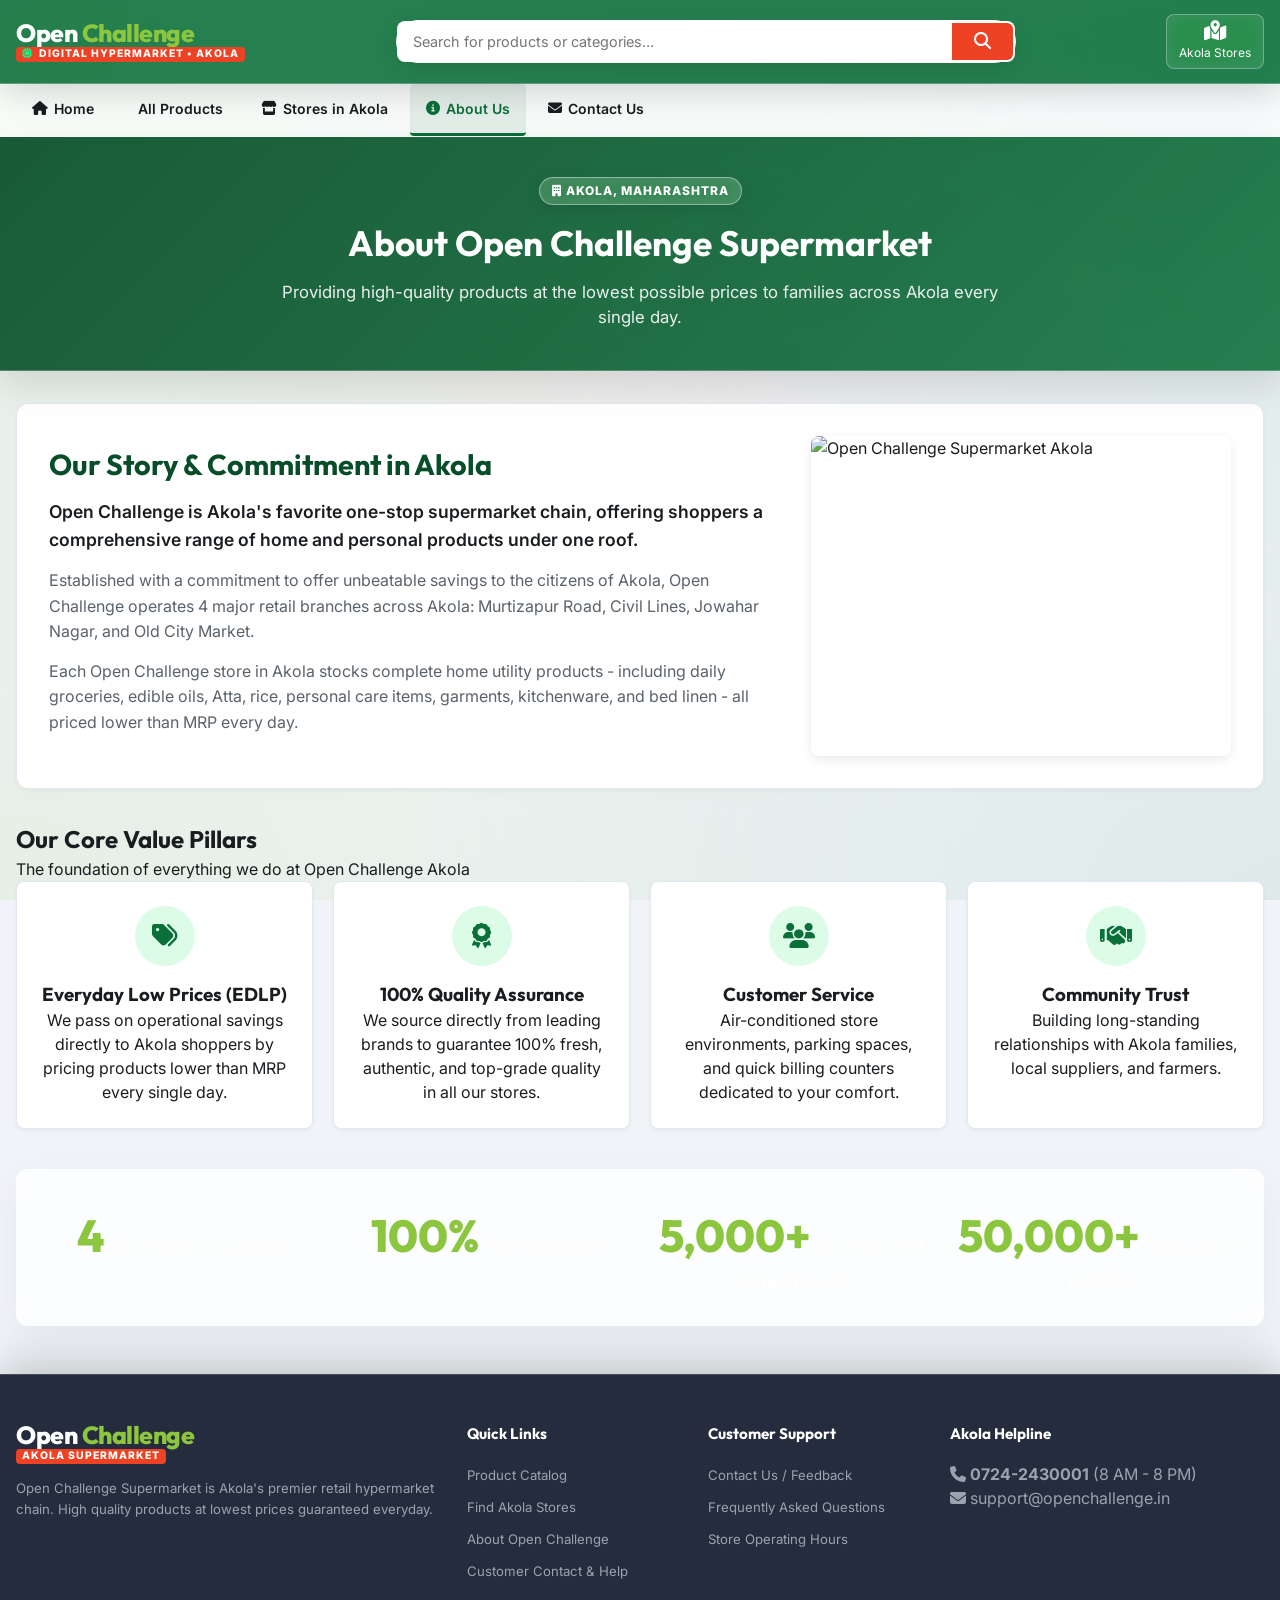
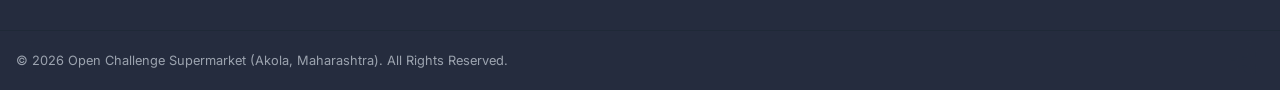
==== commit 8669e346: "Update files" ====
--- a/about.html
+++ b/about.html
@@ -19,23 +19,6 @@
 </head>
 <body>
 
-    <!-- Top Announcement Bar -->
-    <div class="announcement-bar">
-        <div class="container flex-between">
-            <div class="announcement-text">
-                <span class="pulse-led"></span>
-                <span><strong>Open Challenge Supermarket Akola</strong> | Digital Catalog & Lowest Prices Guaranteed! <span class="digital-badge-pill">🟢 4 STORES OPEN</span></span>
-            </div>
-            <div class="announcement-links">
-                <a href="stores.html"><i class="fa-solid fa-location-dot"></i> Akola Store Locations</a>
-                <span class="divider">|</span>
-                <a href="about.html"><i class="fa-solid fa-circle-info"></i> About Us</a>
-                <span class="divider">|</span>
-                <a href="contact.html"><i class="fa-solid fa-headset"></i> Customer Support</a>
-            </div>
-        </div>
-    </div>
-
     <!-- Main Header -->
     <header class="main-header">
         <div class="container header-content">
--- a/style.css
+++ b/style.css
@@ -1827,5 +1827,462 @@
     margin-right: 3px;
 }
 
-
-
+/* ==========================================================================
+   MASTER MOBILE RESPONSIVE OVERHAUL (320px to 1024px)
+   ========================================================================== */
+
+/* Prevent horizontal page scroll overflow on touch devices */
+html, body {
+    overflow-x: hidden !important;
+    width: 100%;
+}
+
+/* Touch-friendly Scrollbars */
+.category-nav .nav-links,
+.digital-quick-filters {
+    overflow-x: auto !important;
+    white-space: nowrap !important;
+    -webkit-overflow-scrolling: touch !important;
+    scrollbar-width: none !important; /* Firefox */
+}
+
+.category-nav .nav-links::-webkit-scrollbar,
+.digital-quick-filters::-webkit-scrollbar {
+    display: none !important; /* Chrome / Safari / Edge */
+}
+
+/* Mobile Filter Drawer Base */
+.mobile-filter-trigger-btn {
+    display: none;
+    align-items: center;
+    gap: 6px;
+    background: linear-gradient(135deg, var(--dmart-green) 0%, var(--dmart-green-dark) 100%);
+    color: #FFFFFF;
+    font-weight: 700;
+    font-size: 0.85rem;
+    padding: 8px 14px;
+    border-radius: var(--radius-sm);
+    border: 1px solid rgba(255, 255, 255, 0.4);
+    cursor: pointer;
+    box-shadow: 0 4px 12px rgba(11, 111, 58, 0.25);
+}
+
+.close-mobile-sidebar-btn {
+    display: none;
+    background: none;
+    border: none;
+    font-size: 1.25rem;
+    color: var(--text-secondary);
+    cursor: pointer;
+}
+
+/* Tablet & Mobile Breakpoints (<= 1024px) */
+@media (max-width: 1024px) {
+    .container {
+        padding: 0 12px;
+    }
+
+    /* Mobile Filter Drawer System */
+    .mobile-filter-trigger-btn { display: flex; }
+    
+    .sidebar-filters {
+        position: fixed;
+        bottom: -100%;
+        left: 0;
+        right: 0;
+        z-index: 1200;
+        background: rgba(255, 255, 255, 0.96) !important;
+        backdrop-filter: blur(20px) !important;
+        -webkit-backdrop-filter: blur(20px) !important;
+        border-radius: 20px 20px 0 0 !important;
+        border-top: 1px solid rgba(255, 255, 255, 0.9) !important;
+        box-shadow: 0 -15px 40px rgba(0, 0, 0, 0.25) !important;
+        padding: 24px 20px !important;
+        max-height: 82vh;
+        overflow-y: auto;
+        transition: bottom 0.35s cubic-bezier(0.4, 0, 0.2, 1);
+        display: block !important;
+    }
+    
+    .sidebar-filters.mobile-active {
+        bottom: 0 !important;
+    }
+    
+    .close-mobile-sidebar-btn { display: block; }
+
+    .mobile-filter-backdrop {
+        position: fixed;
+        inset: 0;
+        background: rgba(15, 23, 42, 0.6);
+        backdrop-filter: blur(6px);
+        -webkit-backdrop-filter: blur(6px);
+        z-index: 1199;
+        opacity: 0;
+        pointer-events: none;
+        transition: opacity 0.3s ease;
+    }
+
+    .mobile-filter-backdrop.mobile-active {
+        opacity: 1;
+        pointer-events: auto;
+    }
+
+    .catalog-section {
+        grid-template-columns: 1fr;
+    }
+
+    .products-grid {
+        grid-template-columns: repeat(3, 1fr);
+        gap: 14px;
+    }
+
+    .category-grid {
+        grid-template-columns: repeat(4, 1fr);
+        gap: 10px;
+    }
+}
+
+/* Smartphone Breakpoint (<= 768px) */
+@media (max-width: 768px) {
+    /* Announcement Bar */
+    .announcement-bar {
+        font-size: 0.75rem;
+        padding: 6px 0;
+    }
+
+    .announcement-bar .flex-between {
+        flex-direction: column;
+        gap: 4px;
+        text-align: center;
+    }
+
+    .announcement-links {
+        gap: 8px;
+        font-size: 0.725rem;
+    }
+
+    /* Main Header Layout */
+    .main-header {
+        padding: 10px 0;
+    }
+
+    .header-content {
+        display: flex;
+        flex-wrap: wrap;
+        align-items: center;
+        justify-content: space-between;
+        gap: 10px;
+    }
+
+    .logo-container {
+        order: 1;
+    }
+
+    .logo-main {
+        font-size: 1.25rem !important;
+    }
+
+    .logo-sub {
+        font-size: 0.625rem !important;
+    }
+
+    .header-actions {
+        order: 2;
+        gap: 8px;
+    }
+
+    .action-btn {
+        padding: 5px 10px;
+        font-size: 0.7rem;
+    }
+
+    .action-btn i {
+        font-size: 1.05rem;
+    }
+
+    .search-container {
+        order: 3;
+        width: 100%;
+        max-width: 100%;
+        margin-top: 4px;
+    }
+
+    .search-wrapper {
+        height: 42px;
+    }
+
+    .search-cat-dropdown {
+        max-width: 105px;
+        font-size: 0.775rem;
+        padding: 0 8px;
+    }
+
+    .search-wrapper input {
+        font-size: 0.825rem;
+        padding: 8px 10px;
+    }
+
+    .search-btn {
+        padding: 0 16px;
+    }
+
+    /* Category Navigation Horizontal Touch Scroll */
+    .category-nav {
+        padding: 2px 0;
+    }
+
+    .nav-links {
+        display: flex;
+        gap: 4px;
+        padding: 4px 8px;
+    }
+
+    .nav-link {
+        padding: 10px 12px;
+        font-size: 0.8rem;
+        flex-shrink: 0;
+    }
+
+    /* Page Hero Banners */
+    .page-hero-section {
+        padding: 28px 0;
+    }
+
+    .page-hero-content h1 {
+        font-size: 1.5rem;
+    }
+
+    .page-hero-content p {
+        font-size: 0.9rem;
+    }
+
+    /* Hero Carousel Slider */
+    .carousel-container {
+        height: 260px;
+    }
+
+    .slide {
+        padding: 0 20px;
+    }
+
+    .slide-content {
+        max-width: 100%;
+        padding: 16px;
+    }
+
+    .slide-content h2 {
+        font-size: 1.3rem;
+        line-height: 1.25;
+        margin-bottom: 6px;
+    }
+
+    .slide-content p {
+        font-size: 0.85rem;
+        margin-bottom: 12px;
+    }
+
+    .slide-btn {
+        padding: 8px 16px;
+        font-size: 0.85rem;
+    }
+
+    .slide-badge-circle {
+        display: none !important;
+    }
+
+    .digital-timer-widget {
+        padding: 8px 12px;
+        margin-top: 8px;
+    }
+
+    .timer-label {
+        font-size: 0.65rem;
+    }
+
+    .t-unit {
+        padding: 2px 6px;
+        min-width: 36px;
+    }
+
+    .t-unit strong {
+        font-size: 1rem;
+    }
+
+    .t-unit small {
+        font-size: 0.55rem;
+    }
+
+    /* Promises Ribbon */
+    .promises-ribbon {
+        grid-template-columns: repeat(2, 1fr);
+        gap: 10px;
+    }
+
+    .promise-item {
+        padding: 12px;
+        gap: 10px;
+    }
+
+    .promise-item i {
+        font-size: 1.5rem;
+    }
+
+    .promise-item h4 {
+        font-size: 0.85rem;
+    }
+
+    .promise-item p {
+        font-size: 0.725rem;
+    }
+
+    /* Catalog Toolbar */
+    .catalog-toolbar {
+        padding: 12px 14px;
+        flex-direction: column;
+        align-items: stretch;
+        gap: 10px;
+    }
+
+    .toolbar-left h2 {
+        font-size: 1.15rem;
+    }
+
+    .toolbar-right {
+        justify-content: space-between;
+        width: 100%;
+    }
+
+    .sort-box {
+        font-size: 0.775rem;
+    }
+
+    .sort-dropdown {
+        padding: 4px 8px;
+        font-size: 0.775rem;
+    }
+
+    /* Reviews & Grid Layouts */
+    .reviews-grid, .stores-grid, .values-grid, .contact-cards-grid, .about-grid-2 {
+        grid-template-columns: 1fr;
+        gap: 14px;
+    }
+
+    .footer-top {
+        grid-template-columns: 1fr 1fr;
+        gap: 20px;
+    }
+
+    .product-detail-layout {
+        grid-template-columns: 1fr;
+        gap: 16px;
+    }
+
+    .detail-img-box {
+        height: 220px;
+    }
+}
+
+/* Small Smartphone Breakpoint (<= 600px) */
+@media (max-width: 600px) {
+    .products-grid {
+        grid-template-columns: repeat(2, 1fr);
+        gap: 10px;
+    }
+
+    .product-card {
+        padding: 10px;
+    }
+
+    .product-img-wrapper {
+        height: 130px;
+    }
+
+    .product-title {
+        font-size: 0.825rem;
+        height: 2.5em;
+        margin-bottom: 6px;
+    }
+
+    .product-variant-select {
+        padding: 3px 6px;
+        font-size: 0.725rem;
+        margin-bottom: 6px;
+    }
+
+    .dmart-price {
+        font-size: 1.05rem;
+    }
+
+    .mrp-price {
+        font-size: 0.75rem;
+    }
+
+    .save-badge {
+        font-size: 0.675rem;
+        padding: 2px 4px;
+    }
+
+    .btn-view-details {
+        padding: 7px 10px;
+        font-size: 0.775rem;
+    }
+
+    .category-grid {
+        grid-template-columns: repeat(4, 1fr);
+        gap: 8px;
+    }
+
+    .cat-card {
+        padding: 8px 4px;
+    }
+
+    .cat-thumb-box {
+        width: 48px;
+        height: 48px;
+    }
+
+    .cat-card span {
+        font-size: 0.7rem;
+    }
+
+    .promises-ribbon {
+        grid-template-columns: 1fr;
+    }
+
+    .footer-top {
+        grid-template-columns: 1fr;
+        gap: 20px;
+    }
+}
+
+/* Extra Small Phones (<= 380px) */
+@media (max-width: 380px) {
+    .category-grid {
+        grid-template-columns: repeat(3, 1fr);
+    }
+
+    .products-grid {
+        grid-template-columns: repeat(2, 1fr);
+        gap: 8px;
+    }
+
+    .product-card {
+        padding: 8px;
+    }
+
+    .product-img-wrapper {
+        height: 115px;
+    }
+
+    .action-text {
+        display: none;
+    }
+
+    .action-btn {
+        padding: 6px 8px;
+    }
+}
+
+
+
+
